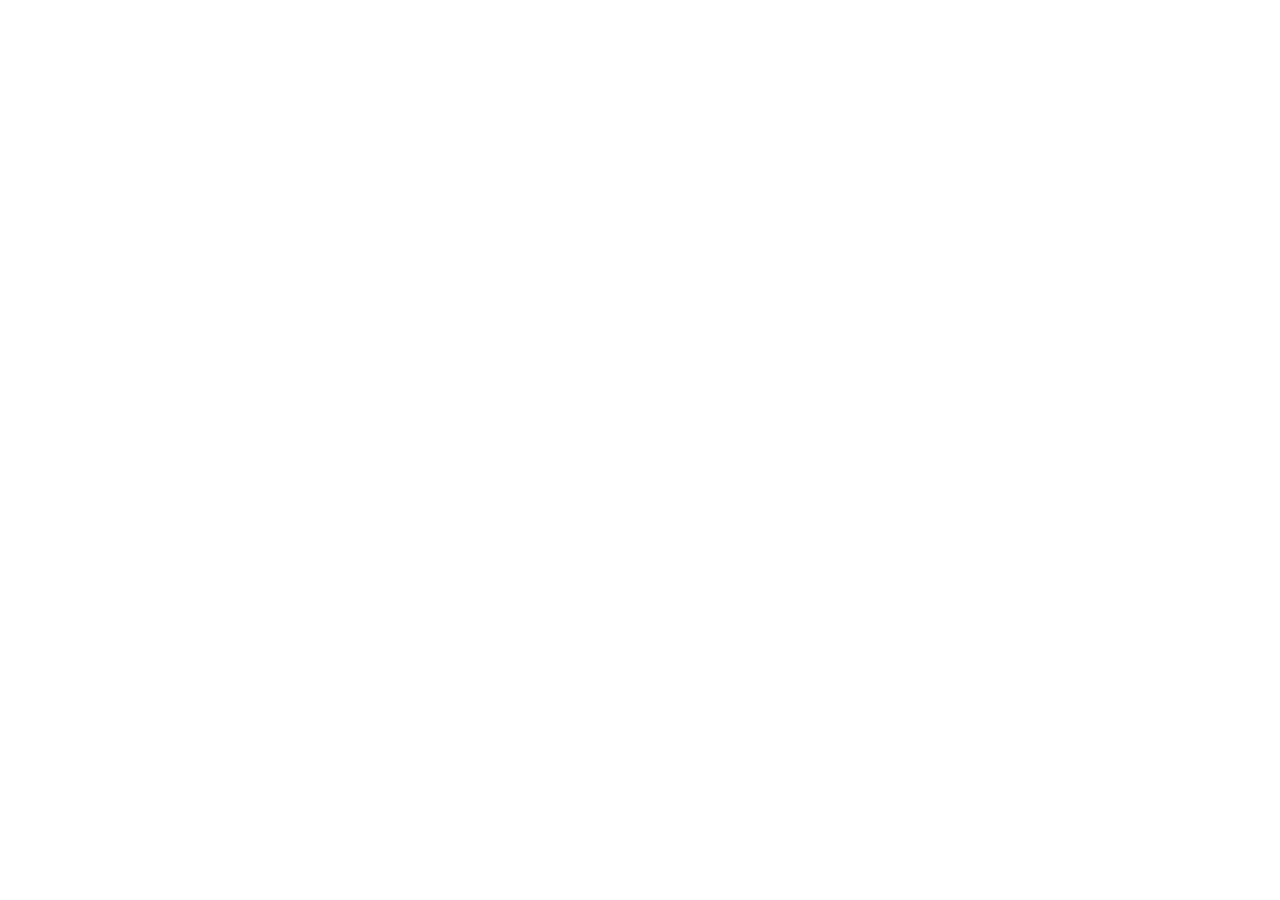
==== waiver/index.html @ 4740d167 "Update header font to Barlow Condensed, add /waiver and /welcome redirects" ====
<!DOCTYPE html>
<html>
<head>
    <meta charset="utf-8">
    <title>Everstoke Waiver</title>
    <meta http-equiv="refresh" content="0; url=https://docs.google.com/forms/d/e/1FAIpQLSfaHBk4lKwkM3-fgJKZsv3oGlbpnyHhnXMDYVHxPPew2PLOFA/viewform">
    <script>
        window.location.href = "https://docs.google.com/forms/d/e/1FAIpQLSfaHBk4lKwkM3-fgJKZsv3oGlbpnyHhnXMDYVHxPPew2PLOFA/viewform";
    </script>
</head>
<body>
    <p>Redirecting to waiver form... <a href="https://docs.google.com/forms/d/e/1FAIpQLSfaHBk4lKwkM3-fgJKZsv3oGlbpnyHhnXMDYVHxPPew2PLOFA/viewform">Click here if not redirected.</a></p>
</body>
</html>
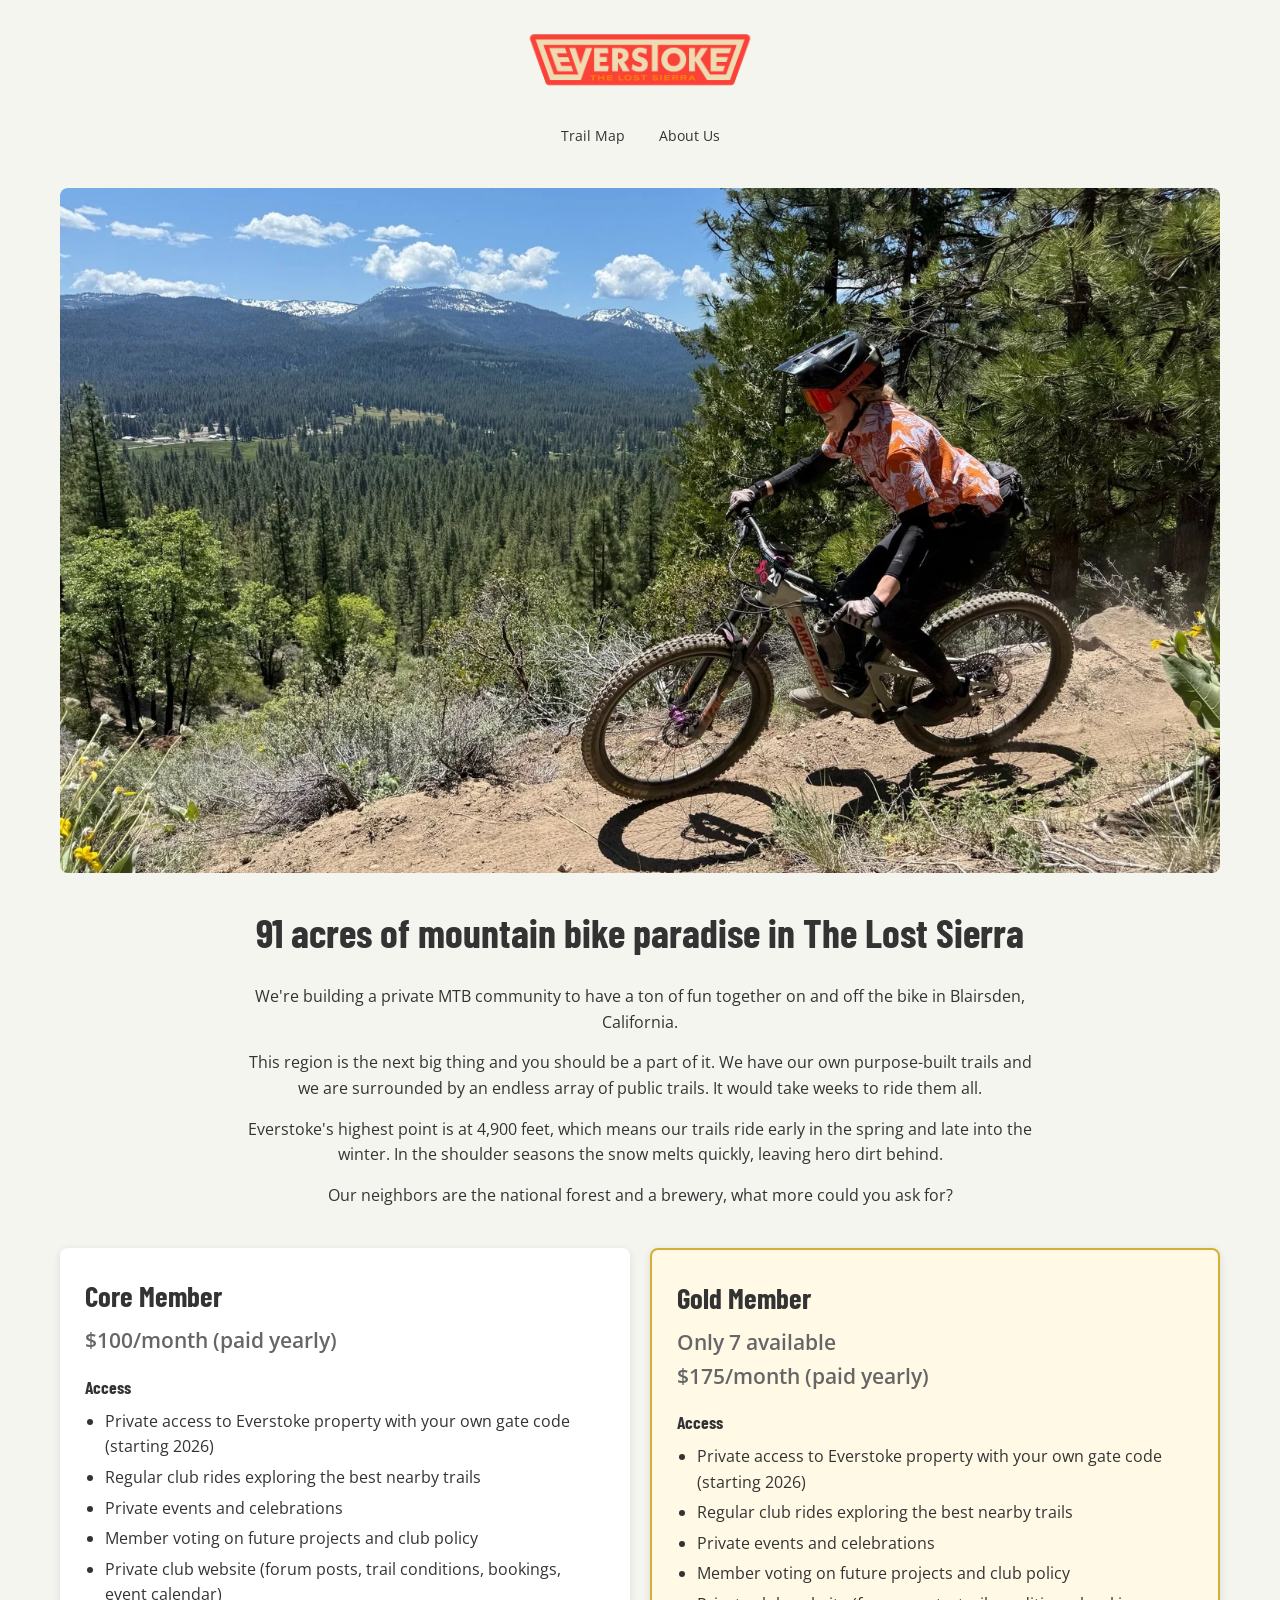
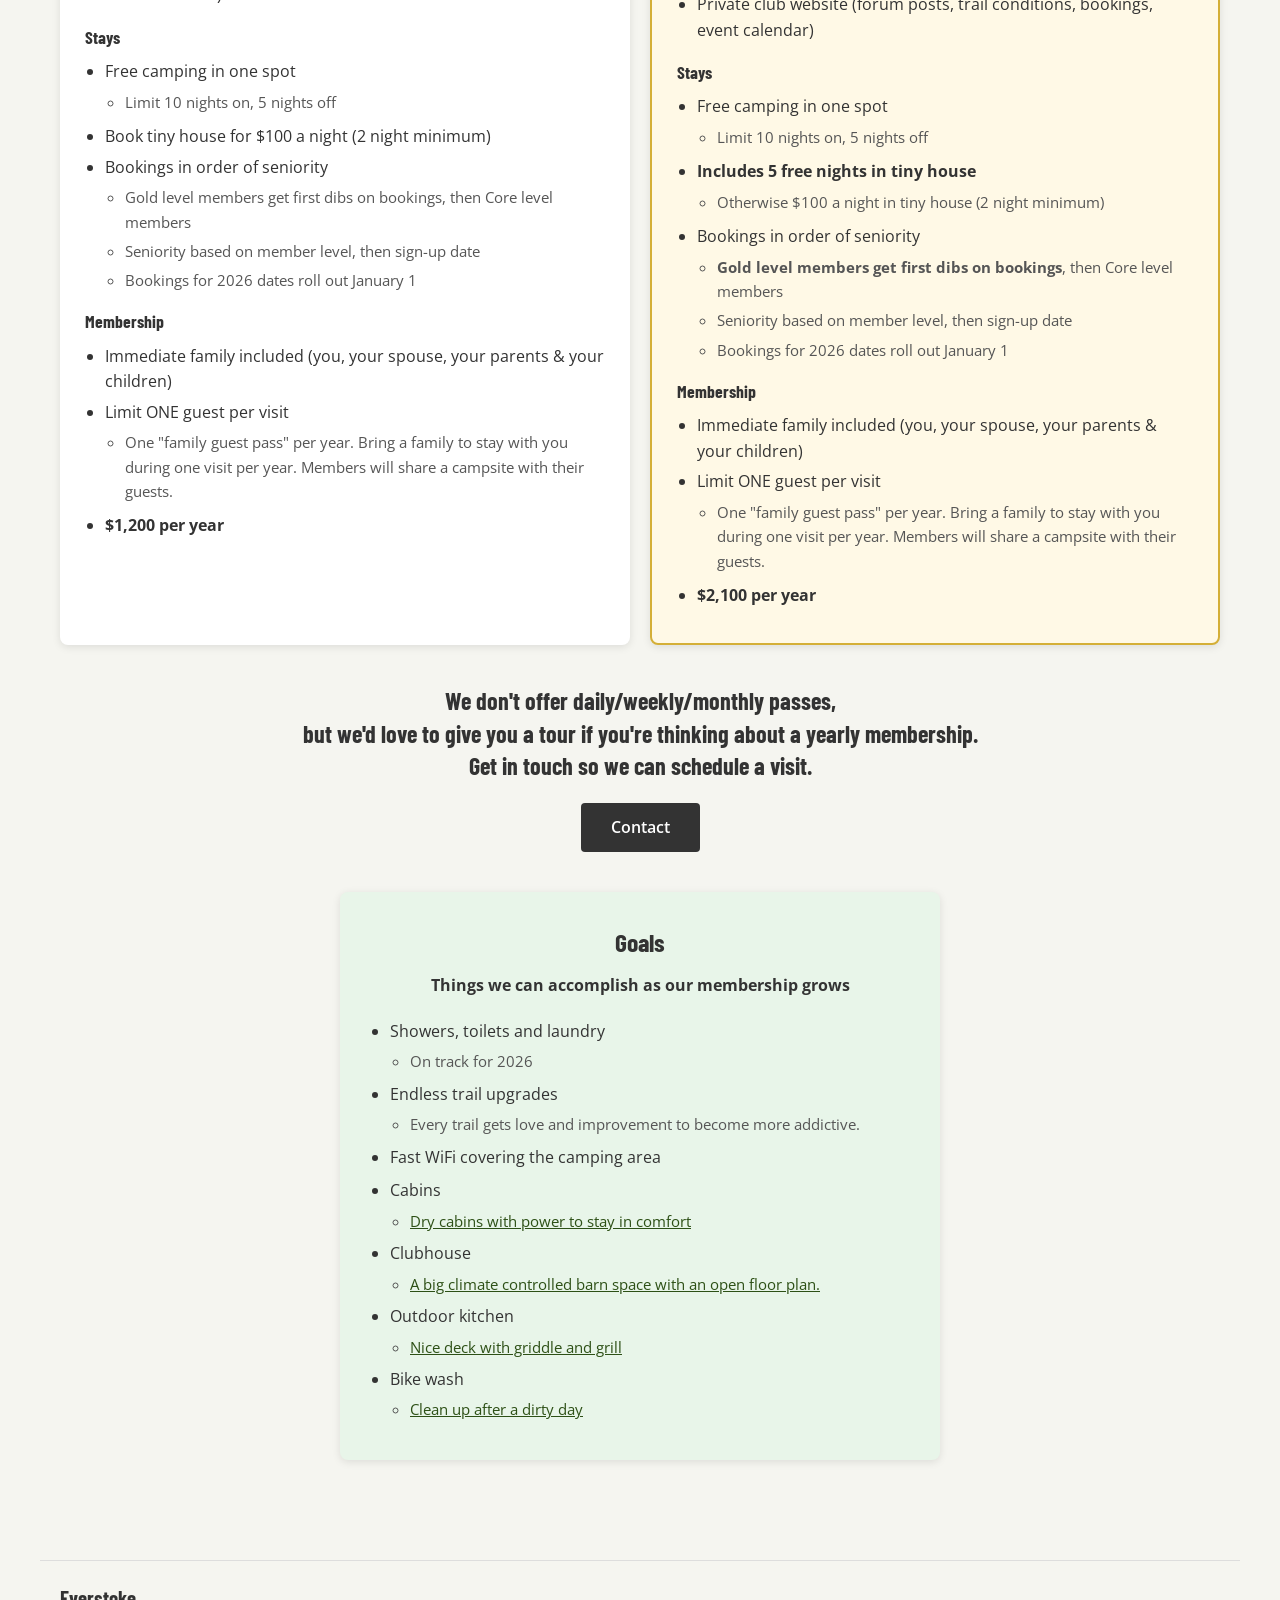
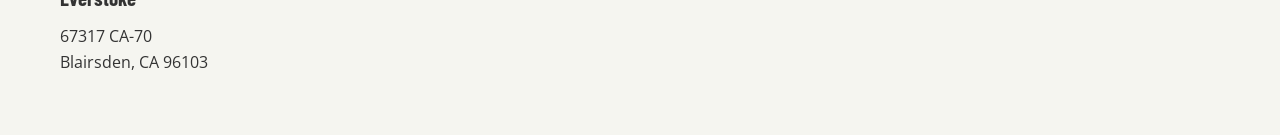
==== commit 2209356a: "Redirect waiver page to home" ====
--- a/waiver/index.html
+++ b/waiver/index.html
@@ -2,13 +2,13 @@
 <html>
 <head>
     <meta charset="utf-8">
-    <title>Everstoke Waiver</title>
-    <meta http-equiv="refresh" content="0; url=https://docs.google.com/forms/d/e/1FAIpQLSfaHBk4lKwkM3-fgJKZsv3oGlbpnyHhnXMDYVHxPPew2PLOFA/viewform">
+    <title>Redirecting to Everstoke</title>
+    <meta http-equiv="refresh" content="0; url=/">
     <script>
-        window.location.href = "https://docs.google.com/forms/d/e/1FAIpQLSfaHBk4lKwkM3-fgJKZsv3oGlbpnyHhnXMDYVHxPPew2PLOFA/viewform";
+        window.location.replace("/");
     </script>
 </head>
 <body>
-    <p>Redirecting to waiver form... <a href="https://docs.google.com/forms/d/e/1FAIpQLSfaHBk4lKwkM3-fgJKZsv3oGlbpnyHhnXMDYVHxPPew2PLOFA/viewform">Click here if not redirected.</a></p>
+    <p>Redirecting to the Everstoke home page... <a href="/">Click here if not redirected.</a></p>
 </body>
 </html>
